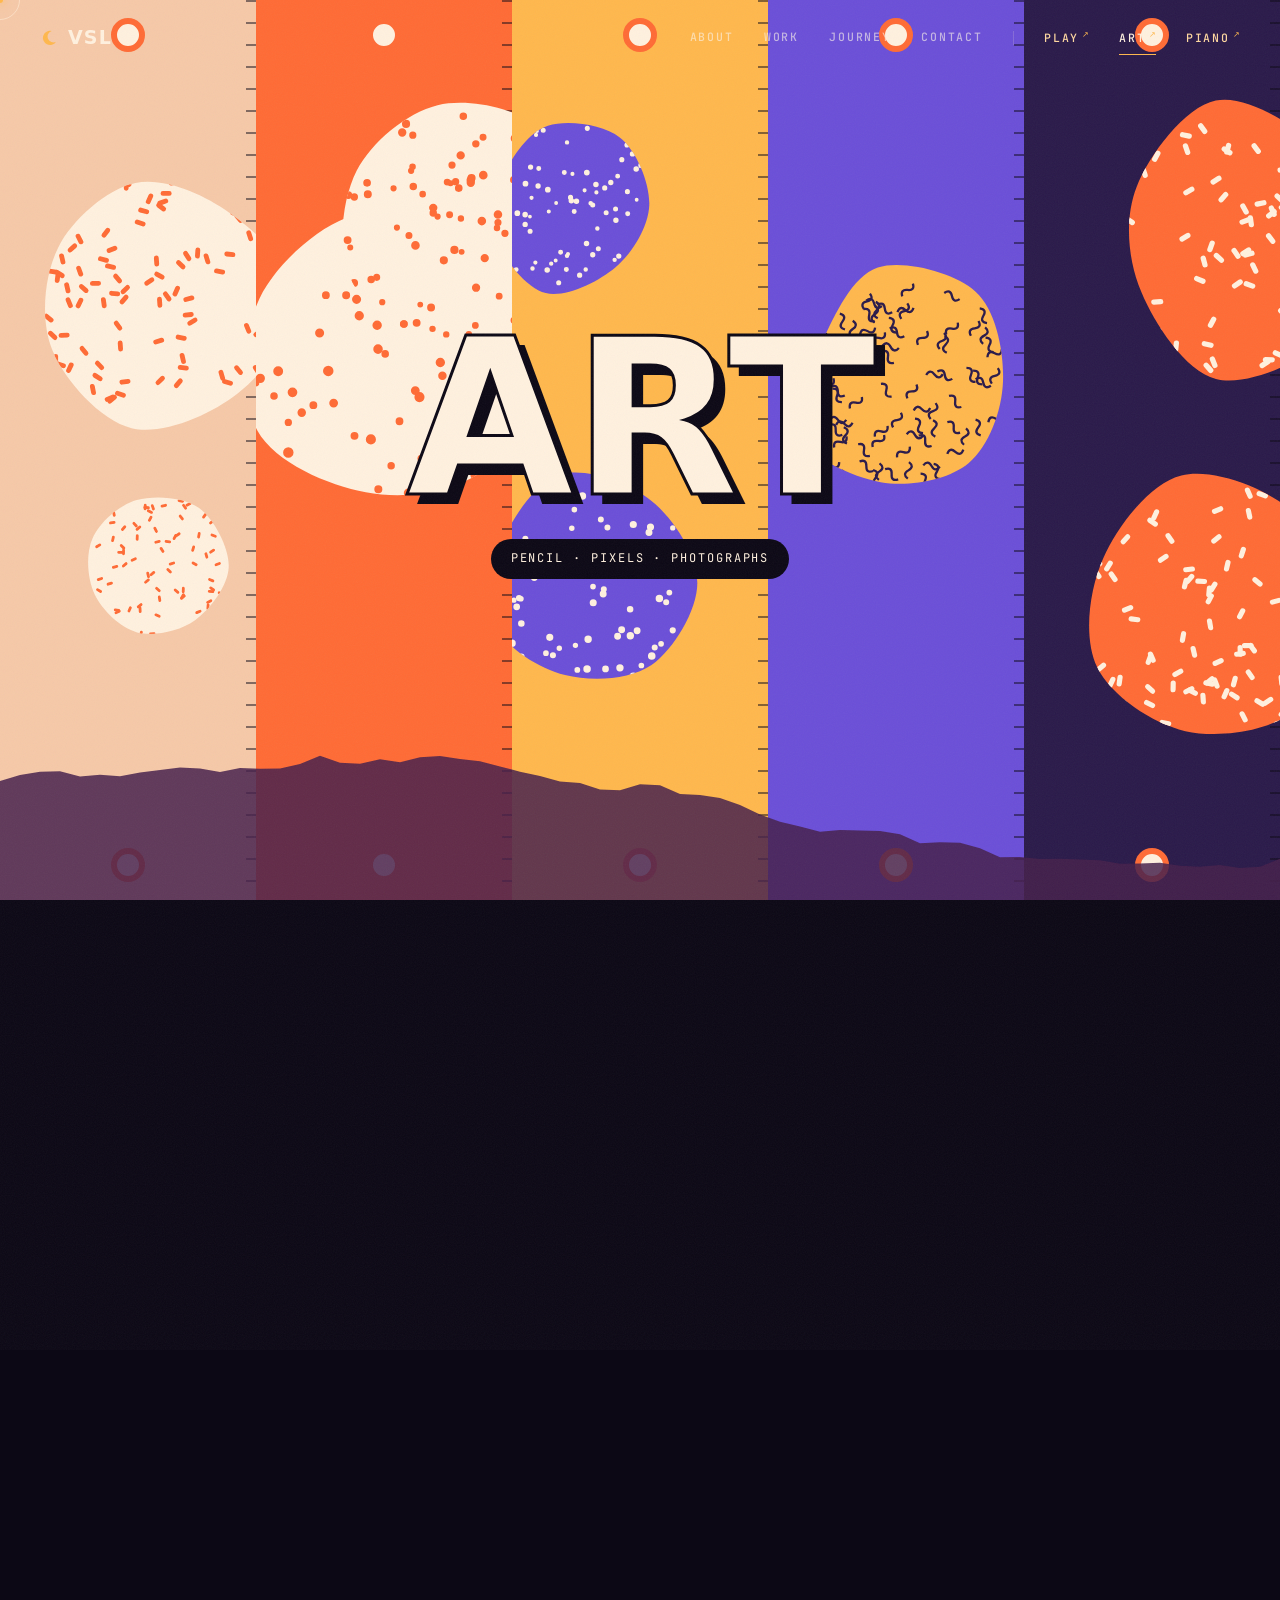
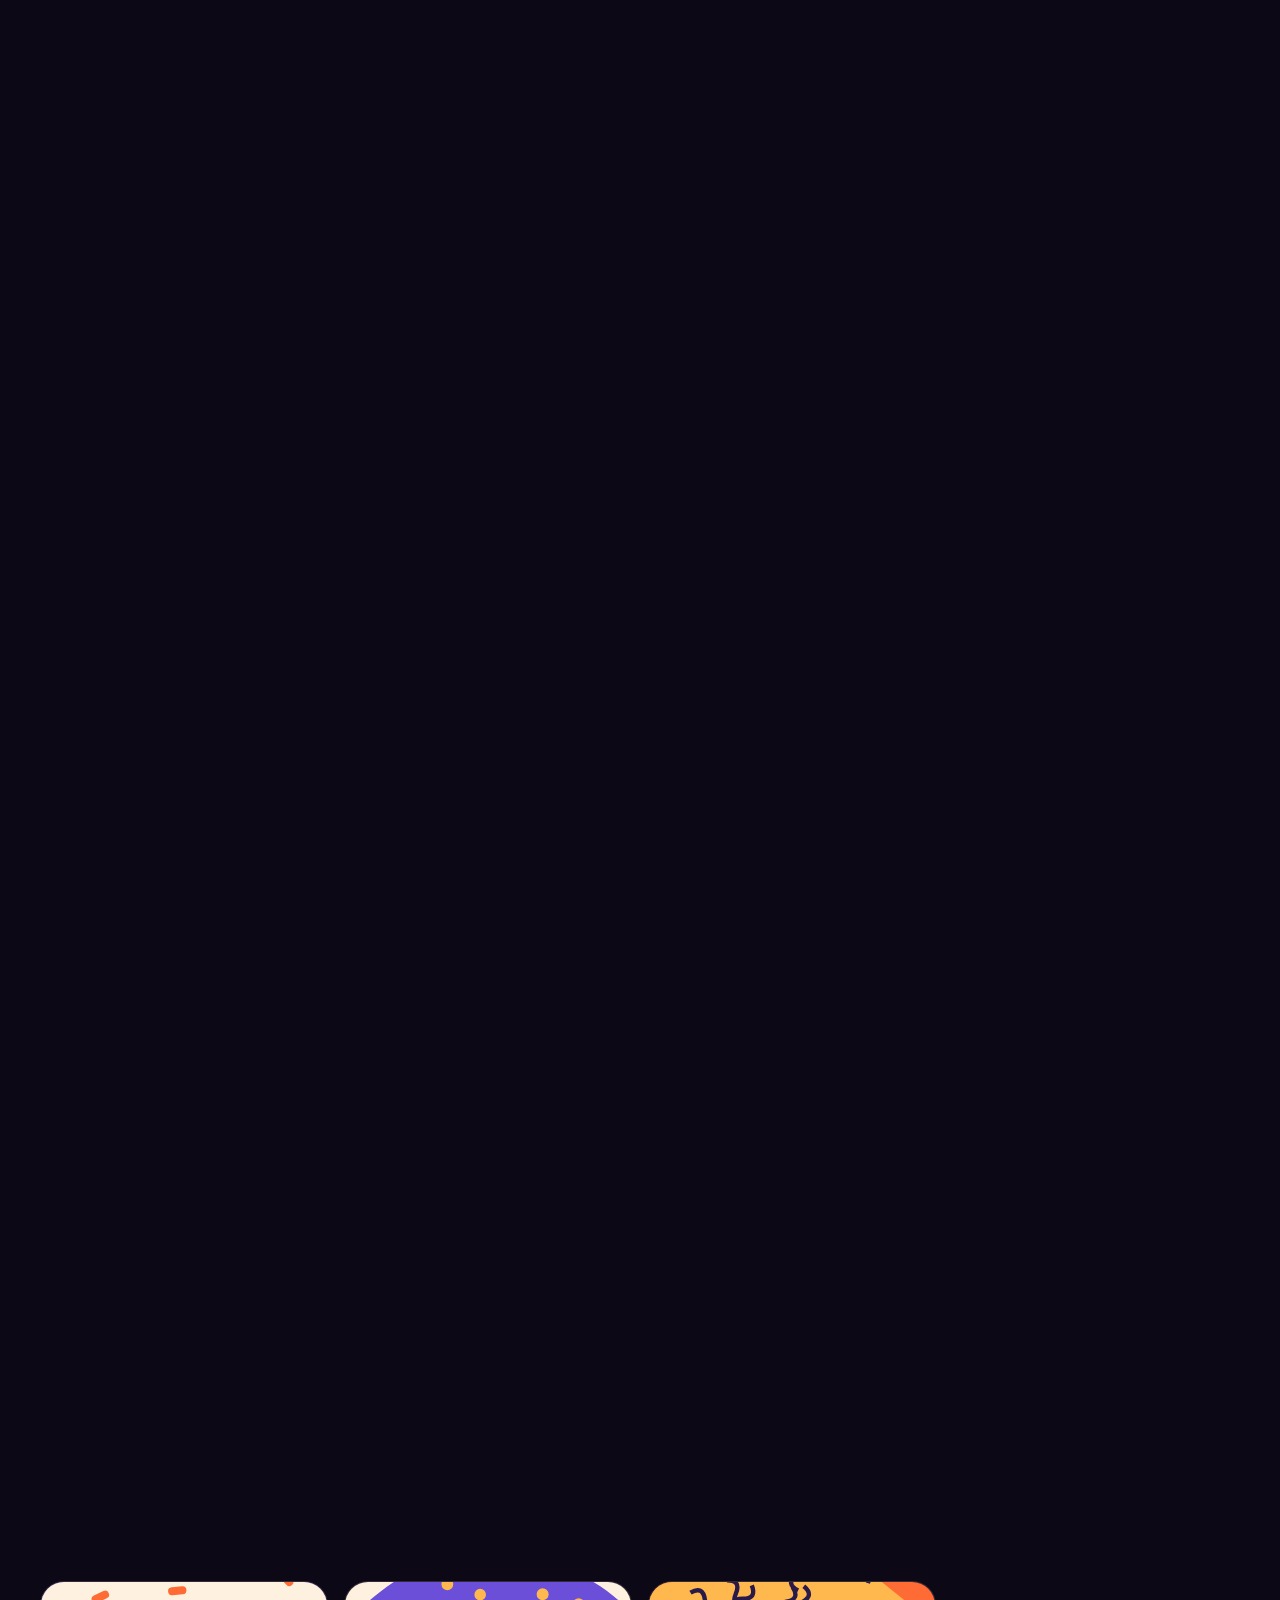
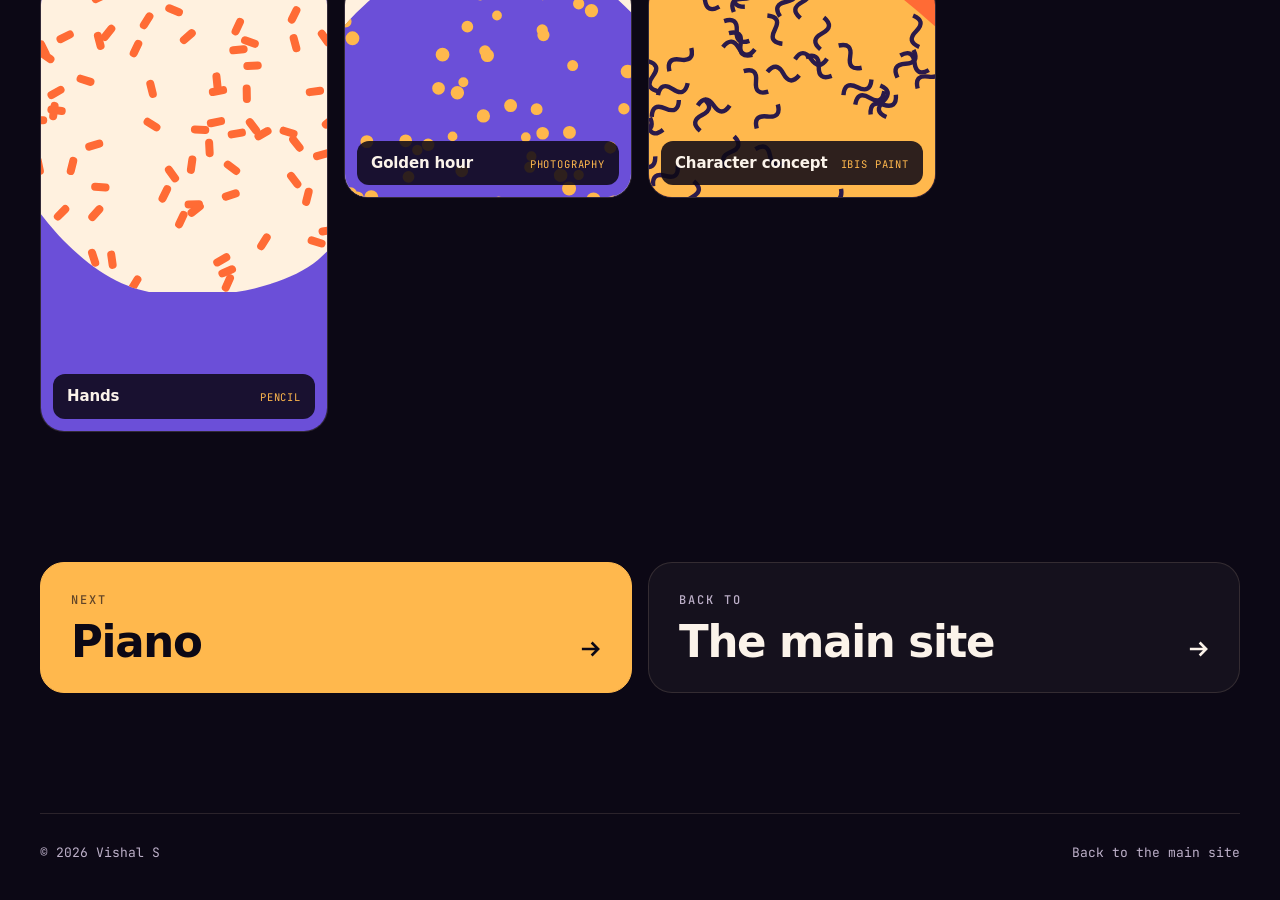
==== art.html @ 2ef000c5 "Portfolio: night-to-dawn parallax site Moonlit canyon hero, scroll-driven particle story, the three " ====
<!doctype html>
<html lang="en">
<head>
  <meta charset="utf-8" />
  <meta name="viewport" content="width=device-width, initial-scale=1" />
  <title>Art · Vishal S</title>
  <meta name="description" content="Sketches, digital art and photography by Vishal S." />
  <meta name="theme-color" content="#0c0815" />
  <link rel="preconnect" href="https://api.fontshare.com" />
  <link rel="preconnect" href="https://cdn.fontshare.com" crossorigin />
  <link href="https://api.fontshare.com/v2/css?f[]=clash-display@500,600,700&f[]=satoshi@400,500,700&display=swap" rel="stylesheet" media="print" onload="this.media='all'" />
  <noscript><link href="https://api.fontshare.com/v2/css?f[]=clash-display@500,600,700&f[]=satoshi@400,500,700&display=swap" rel="stylesheet" /></noscript>
  <link rel="stylesheet" href="css/base.css" />
  <link rel="stylesheet" href="css/sub.css" />
</head>
<body data-page="art">
  <div class="loader" id="loader" aria-hidden="true">
    <div class="loader-sky"></div>
    <img class="loader-layer ld1" src="images/scenes/night-far.svg" alt="" />
    <img class="loader-layer ld2" src="images/scenes/night-mid.svg" alt="" />
    <img class="loader-layer ld3" src="images/scenes/night-ground.svg" alt="" />
    <div class="loader-mark"><span>V</span><span>S</span><span>L</span></div>
    <div class="loader-bar"><span></span></div>
  </div>

  <a class="skip" href="#main">Skip to content</a>
  <div class="skyglow" aria-hidden="true"></div>
  <canvas id="stars" aria-hidden="true"></canvas>
  <div class="grain" aria-hidden="true"></div>
  <div class="cursor" aria-hidden="true"><span class="cursor-dot"></span><span class="cursor-ring"></span></div>
  <div class="progress" aria-hidden="true"></div>

  <header class="nav" id="nav">
    <a href="index.html" class="logo" aria-label="VSL, home"><svg class="logo-mark" viewBox="0 0 24 24" aria-hidden="true"><path fill="currentColor" d="M15.5 2.6A9.5 9.5 0 1 0 21.4 17 7.8 7.8 0 1 1 15.5 2.6Z"/></svg>VSL</a>
    <button class="nav-toggle" aria-expanded="false" aria-controls="nav-links" aria-label="Open menu"><span></span><span></span></button>
    <nav id="nav-links" class="nav-links" aria-label="Primary">
      <a href="index.html#about">About</a>
      <a href="index.html#work">Work</a>
      <a href="index.html#journey">Journey</a>
      <a href="index.html#contact">Contact</a>
      <span class="nav-sep" aria-hidden="true"></span>
      <a class="ext" href="play.html">Play<sup>↗</sup></a>
      <a class="ext" href="art.html" aria-current="page">Art<sup>↗</sup></a>
      <a class="ext" href="piano.html">Piano<sup>↗</sup></a>
    </nav>
  </header>

  <main id="main">
    <section class="panels-scene" aria-label="Art">
      <div class="panels-sticky">
        <div class="panels" id="panels" aria-hidden="true"></div>
        <div class="panels-title">
          <h1>Art</h1>
          <p>Pencil · Pixels · Photographs</p>
        </div>
        <div class="horizon" data-pal="dusk" data-mode="scene" aria-hidden="true"></div>
      </div>
    </section>

    <section class="section wrap" id="gallery">
      <div class="intro">
        <div class="intro-main">
          <h2 class="t-h2 reveal">Sketches, pixels <span class="accent">and photographs.</span></h2>
          <p class="lead reveal">Graphite portraits, Ibis Paint experiments, sprites for my Unity games and photos from wherever I happen to be.</p>
        </div>
        <dl class="facts reveal">
          <div><dt>Mediums</dt><dd>Graphite · Ibis Paint · Photography</dd></div>
          <div><dt>Also drew</dt><dd>Sprites for Hill Climb &amp; Flappy (Unity)</dd></div>
          <div><dt>Status</dt><dd>Gallery in progress</dd></div>
        </dl>
      </div>
      <div class="filters reveal" role="group" aria-label="Filter by medium" id="filters"></div>
      <div class="gallery" id="art-grid"></div>
    </section>

    <section class="wrap next" aria-label="Keep exploring">
      <a href="piano.html" class="next-tile warm magnetic"><span class="t-label">Next</span><span class="next-title">Piano</span><svg viewBox="0 0 16 16" fill="none" stroke="currentColor" stroke-width="1.6" aria-hidden="true"><path d="M3 8h10M9 4l4 4-4 4"/></svg></a><a href="index.html" class="next-tile  magnetic"><span class="t-label">Back to</span><span class="next-title">The main site</span><svg viewBox="0 0 16 16" fill="none" stroke="currentColor" stroke-width="1.6" aria-hidden="true"><path d="M3 8h10M9 4l4 4-4 4"/></svg></a>
    </section>
  </main>

  <footer class="footer">
    <p>© <span id="year"></span> <span data-site="name">Vishal S</span></p>
    <a href="index.html">Back to the main site</a>
  </footer>

  <script src="js/vendor/lenis.min.js"></script>
  <script src="js/data.js"></script>
  <script src="js/common.js"></script>
  <script src="js/sub.js"></script>
</body>
</html>
---- css/base.css ----
@font-face {
  font-family: "JetBrains Mono"; src: url("[data-uri]") format("woff2");
  font-weight: 400 500; font-style: normal; font-display: swap;
}
/* =====================================================================
   BASE — shared by every page.
   Theme: moonlit night (plum + lavender) → Firewatch dawn (amber + ember).
   Type:  Clash Display (headings) · Satoshi (text) · JetBrains Mono (labels)
   ===================================================================== */
:root {
  /* night */
  --bg: #0c0815;
  --bg-2: #150f24;
  --plum: #2a1a4a;
  --violet: #7a5cf0;
  --lilac: #c9b8ff;
  /* dawn */
  --amber: #ffb84d;
  --orange: #ff6b35;
  --ember: #e4472b;
  --sand: #ffd9a0;
  --cream: #fff1df;
  --peach: #f6c9a8;

  /* legacy names (used by Art & Piano pages) mapped onto the new palette */
  --navy: var(--plum);
  --royal: #6b4fd8;
  --mustard: var(--amber);
  --neon: var(--amber);
  --neon-2: var(--sand);
  --teal: var(--lilac);

  --text: #fbf3ea;
  --muted: #bdb0c9;
  --card: rgba(255, 236, 214, 0.04);
  --card-border: rgba(255, 220, 190, 0.13);
  --glow: 0 0 22px rgba(255, 170, 80, 0.45), 0 0 60px rgba(255, 140, 60, 0.18);

  /* type */
  --display: "Clash Display", "Satoshi", system-ui, sans-serif;
  --font: "Satoshi", system-ui, -apple-system, "Segoe UI", sans-serif;
  --mono: "JetBrains Mono", ui-monospace, Consolas, monospace;
  --t-hero: clamp(3.4rem, 10.5vw, 9.5rem);
  --t-h2: clamp(2.4rem, 5.6vw, 5.25rem);
  --t-h3: clamp(1.3rem, 1.6vw, 1.6rem);
  --t-lead: clamp(1.12rem, 1.35vw, 1.35rem);
  --t-body: clamp(1rem, 0.25vw + 0.95rem, 1.125rem);
  --t-label: 0.75rem;

  --radius: 24px;
  --ease: cubic-bezier(0.22, 1, 0.36, 1);
  --wrap: min(1200px, calc(100% - 40px));
}

*, *::before, *::after { box-sizing: border-box; margin: 0; padding: 0; }
/* clip (not hidden) so position:sticky keeps working */
html, body { overflow-x: clip; }
html { scroll-behavior: smooth; scroll-padding-top: 90px; }
/* Lenis smooth scrolling */
html.lenis, html.lenis body { height: auto; }
.lenis.lenis-smooth { scroll-behavior: auto !important; }
.lenis.lenis-stopped { overflow: hidden; }
body {
  background: var(--bg);
  color: var(--text);
  font-family: var(--font);
  font-size: var(--t-body);
  line-height: 1.65;
  -webkit-font-smoothing: antialiased;
  text-rendering: optimizeLegibility;
}
a { color: inherit; text-decoration: none; }
ul, ol { list-style: none; }
img, svg, canvas { display: block; max-width: 100%; }
button { font: inherit; color: inherit; background: none; border: 0; }
::selection { background: var(--amber); color: var(--bg); }
:focus-visible { outline: 2px solid var(--amber); outline-offset: 4px; border-radius: 6px; }

.sr-only {
  position: absolute; width: 1px; height: 1px; padding: 0; margin: -1px;
  overflow: hidden; clip: rect(0 0 0 0); white-space: nowrap; border: 0;
}
.skip {
  position: fixed; top: -60px; left: 16px; z-index: 200;
  background: var(--amber); color: var(--bg); padding: 10px 16px; border-radius: 10px; transition: top .2s;
}
.skip:focus { top: 16px; }
.wrap { width: var(--wrap); margin-inline: auto; }

/* ---------- type scale (use only these) ---------- */
.t-hero, .t-h2, .h2, .display {
  font-family: var(--display); font-weight: 600; letter-spacing: -0.03em; line-height: 0.95;
}
.t-hero { font-size: var(--t-hero); line-height: 0.88; letter-spacing: -0.04em; }
.t-h2, .h2 { font-size: var(--t-h2); margin: 18px 0 20px; }
.t-h3 { font-family: var(--display); font-weight: 600; font-size: var(--t-h3); line-height: 1.15; letter-spacing: -0.01em; }
.t-lead, .lead { font-size: var(--t-lead); line-height: 1.55; color: var(--muted); max-width: 60ch; font-weight: 500; }
.lead strong { color: var(--text); font-weight: 700; }
.t-label {
  font-family: var(--mono); font-size: var(--t-label); font-weight: 500;
  letter-spacing: 0.16em; text-transform: uppercase;
}

.neon { color: var(--amber); }
.accent, .grad { color: var(--amber); }

/* ---------- background layers ---------- */
body::before {
  content: ""; position: fixed; inset: 0; z-index: -3;
  background:
    radial-gradient(70vw 50vw at 50% -15%, rgba(122, 92, 240, 0.20), transparent 62%),
    radial-gradient(45vw 45vw at 110% 85%, rgba(255, 107, 53, 0.08), transparent 60%),
    var(--bg);
}
#stars { position: fixed; inset: 0; z-index: -2; width: 100%; height: 100%; transition: opacity 1s ease; }

.skyglow {
  position: fixed; inset: 0; z-index: -3; pointer-events: none; opacity: 0; will-change: opacity;
  background:
    radial-gradient(120% 70% at 50% 115%, rgba(228, 71, 43, .42), rgba(140, 45, 95, .22) 45%, transparent 72%),
    radial-gradient(60% 40% at 85% 100%, rgba(255, 184, 77, .18), transparent 70%);
}
.grain {
  position: fixed; inset: -50%; z-index: 150; pointer-events: none; opacity: 0.05;
  background-image: url("data:image/svg+xml,%3Csvg xmlns='http://www.w3.org/2000/svg' width='160' height='160'%3E%3Cfilter id='n'%3E%3CfeTurbulence type='fractalNoise' baseFrequency='0.9' numOctaves='3' stitchTiles='stitch'/%3E%3C/filter%3E%3Crect width='100%25' height='100%25' filter='url(%23n)'/%3E%3C/svg%3E");
}
@keyframes grain {
  0% { transform: translate(0, 0); } 20% { transform: translate(-3%, 2%); }
  40% { transform: translate(2%, -3%); } 60% { transform: translate(-2%, 3%); }
  80% { transform: translate(3%, -2%); } 100% { transform: translate(0, 0); }
}
.progress {
  position: fixed; top: 0; left: 0; height: 3px; width: 100%; z-index: 140;
  background: linear-gradient(90deg, var(--violet), var(--amber), var(--orange));
  transform-origin: 0 50%; transform: scaleX(0);
}

/* ---------- parallax blobs (Art & Piano pages only) ---------- */
.blob-layer { position: absolute; inset: 0; pointer-events: none; z-index: 0; overflow: clip; }
.blob { position: absolute; will-change: transform; }
.blob svg { width: 100%; height: 100%; overflow: visible; }

/* ---------- loading screen ---------- */
.loader { position: fixed; inset: 0; z-index: 300; overflow: hidden; background: var(--bg); animation: loaderFailsafe .01s 6s forwards; }
@keyframes loaderFailsafe { to { opacity: 0; visibility: hidden; } }
.loader-sky { position: absolute; inset: 0; background: radial-gradient(60% 50% at 50% 30%, rgba(150, 120, 255, .3), transparent 70%), linear-gradient(#0c0815, #1a1036 45%, #3a2370 85%, #4b2f85); }
.loader-layer { position: absolute; inset: 0; width: 100%; height: 100%; object-fit: cover; object-position: 50% 100%; transform: translateY(70%); animation: ldIn 1.6s var(--ease) forwards; }
.ld1 { animation-delay: .05s; } .ld2 { animation-delay: .22s; } .ld3 { animation-delay: .4s; }
@keyframes ldIn { to { transform: translateY(0); } }
.loader-mark {
  position: absolute; left: 50%; top: 36%; transform: translate(-50%, -50%); display: flex; overflow: hidden; padding: 0 .06em .08em;
  font-family: var(--display); font-weight: 700; font-size: clamp(4.5rem, 17vw, 13rem); line-height: 1; letter-spacing: -0.045em; color: var(--cream);
  text-shadow: 0 10px 60px rgba(150, 120, 255, .45);
}
.loader-mark span { display: inline-block; transform: translateY(105%); animation: ldMark 1s var(--ease) forwards; }
.loader-mark span:nth-child(2) { animation-delay: .09s; } .loader-mark span:nth-child(3) { animation-delay: .18s; color: var(--amber); }
@keyframes ldMark { to { transform: none; } }
.loader-bar { position: absolute; left: 50%; top: calc(36% + clamp(3.4rem, 11vw, 8rem)); width: 150px; height: 2px; margin-left: -75px; background: rgba(255, 236, 214, .15); overflow: hidden; }
.loader-bar span { display: block; height: 100%; background: var(--amber); transform-origin: 0 50%; animation: ldBar 1.9s var(--ease) forwards; }
@keyframes ldBar { from { transform: scaleX(0); } to { transform: scaleX(1); } }
.loader.quick .loader-layer, .loader.quick .loader-mark span { animation-duration: .55s; animation-delay: 0s; }
.loader.quick .loader-bar span { animation-duration: .7s; }
/* exit: ridges sink at different speeds (parallax), wordmark lifts, curtain fades */
.loaded .loader { opacity: 0; visibility: hidden; transition: opacity .9s var(--ease) .35s, visibility 0s 1.3s; }
.loaded .loader-layer { animation: none; transition: transform 1.2s cubic-bezier(.7, 0, .2, 1); }
.loaded .ld1 { transform: translateY(18%); } .loaded .ld2 { transform: translateY(38%); } .loaded .ld3 { transform: translateY(70%); }
.loaded .loader-mark span { animation: none; transform: translateY(-110%); transition: transform .8s cubic-bezier(.7, 0, .2, 1); }
.loaded .loader-bar { opacity: 0; transition: opacity .3s; }

/* ---------- horizons: layered ridges at the bottom of sections ---------- */
.horizon { position: absolute; left: 0; right: 0; bottom: -1px; height: clamp(150px, 22vw, 300px); pointer-events: none; z-index: 0; overflow: hidden; }
.horizon .hz { position: absolute; inset: 0; width: 100%; max-width: none; height: 100%; will-change: transform; }
.horizon .hz1 { opacity: .85; }

/* ---------- mini landscapes inside cards ---------- */
.mini { position: relative; overflow: hidden; background: linear-gradient(var(--sky1), var(--sky2)); }
.mini-orb {
  position: absolute; left: 64%; top: var(--orb-y); width: 44px; height: 44px; border-radius: 50%; background: var(--orb);
  box-shadow: 0 0 34px 10px var(--glow);
  transform: translate(calc(var(--tx, 0) * -4px), calc((var(--q, .5) - .5) * 30px));
}
.mini-l { position: absolute; left: -6%; bottom: -6%; width: 112%; max-width: none; height: 110%; will-change: transform; }
.ml1 { transform: translate3d(calc(var(--tx, 0) * -8px), calc((var(--q, .5) - .5) * 14px), 0); }
.ml2 { transform: translate3d(calc(var(--tx, 0) * -16px), calc((var(--q, .5) - .5) * 26px), 0); }
.ml3 { transform: translate3d(calc(var(--tx, 0) * -28px), calc((var(--q, .5) - .5) * 44px), 0); }
.mini-emblem, .pac-emblem {
  position: absolute; left: 50%; top: 44%;
  transform: translate(calc(-50% + var(--tx, 0) * -22px), calc(-50% + (var(--q, .5) - .5) * 36px));
}
.mini-emblem { font-family: var(--display); font-weight: 700; font-size: clamp(2.4rem, 4vw, 3.4rem); line-height: 1; letter-spacing: -0.03em; color: var(--cream); text-shadow: 0 8px 30px rgba(12, 8, 21, .45); white-space: nowrap; }
.pac-emblem { display: flex; align-items: center; gap: 12px; }
.pac-emblem i { width: 48px; height: 48px; border-radius: 50%; background: conic-gradient(#fdf900 0 60deg, transparent 60deg 120deg, #fdf900 120deg); filter: drop-shadow(0 6px 18px rgba(12, 8, 21, .5)); animation: chomp .35s steps(2) infinite alternate; }
.pac-emblem b { width: 9px; height: 9px; border-radius: 50%; background: #ffd9a0; }
@keyframes chomp { to { background: conic-gradient(#fdf900 0 80deg, transparent 80deg 100deg, #fdf900 100deg); } }

/* ---------- custom cursor ---------- */
.cursor { display: none; }
@media (hover: hover) and (pointer: fine) {
  .has-cursor, .has-cursor a, .has-cursor button { cursor: none; }
  .cursor { display: block; position: fixed; inset: 0; pointer-events: none; z-index: 190; }
  .cursor-dot, .cursor-ring { position: fixed; top: 0; left: 0; border-radius: 50%; will-change: transform; }
  .cursor-dot { width: 6px; height: 6px; margin: -3px 0 0 -3px; background: var(--amber); box-shadow: 0 0 10px var(--amber); }
  .cursor-ring {
    width: 40px; height: 40px; margin: -20px 0 0 -20px; border: 1.5px solid rgba(255, 236, 214, .6);
    transition: width .3s var(--ease), height .3s var(--ease), margin .3s var(--ease), background .3s, border-color .3s;
  }
  .cursor.hover .cursor-ring {
    width: 72px; height: 72px; margin: -36px 0 0 -36px;
    background: rgba(255, 184, 77, .12); border-color: var(--amber);
  }
  .cursor.hidden { opacity: 0; }
}

/* ---------- nav: a quiet, full-width bar that hides while you scroll down ---------- */
.nav {
  position: fixed; top: 0; left: 0; right: 0; z-index: 120;
  display: flex; align-items: center; justify-content: space-between; gap: 24px;
  padding: 22px max(20px, calc((100% - 1200px) / 2));
  transition: transform .5s var(--ease), background .4s, padding .4s var(--ease), border-color .4s;
  border-bottom: 1px solid transparent;
}
.nav.scrolled {
  padding-top: 14px; padding-bottom: 14px;
  background: rgba(12, 8, 21, .72); border-bottom-color: rgba(255, 236, 214, .07);
  backdrop-filter: blur(14px) saturate(140%); -webkit-backdrop-filter: blur(14px) saturate(140%);
}
.nav.nav-hidden:not(.open) { transform: translateY(-100%); }
.logo { position: relative; z-index: 2; display: inline-flex; align-items: center; gap: 10px; font-family: var(--display); font-weight: 600; font-size: 19px; letter-spacing: .06em; color: var(--cream); }
.logo-mark { width: 18px; height: 18px; color: var(--amber); }
.logo-ring { display: none; }
.nav-links { display: flex; align-items: center; gap: 30px; }
.nav-links a {
  position: relative; padding: 4px 0;
  font-family: var(--mono); font-size: 11.5px; font-weight: 500; letter-spacing: .16em; text-transform: uppercase;
  color: rgba(251, 243, 234, .62); transition: color .3s;
}
.nav-links a::after {
  content: ""; position: absolute; left: 0; right: 0; bottom: -3px; height: 1px; background: var(--amber);
  transform: scaleX(0); transform-origin: right; transition: transform .45s var(--ease);
}
.nav-links a:hover, .nav-links a.active, .nav-links a[aria-current="page"] { color: var(--cream); }
.nav-links a:hover::after, .nav-links a.active::after, .nav-links a[aria-current="page"]::after { transform: scaleX(1); transform-origin: left; }
.nav-sep { width: 1px; height: 14px; background: rgba(255, 236, 214, .18); }
.nav-links .ext { color: var(--sand); }
.nav-links .ext sup { font-size: 8px; margin-left: 3px; color: var(--amber); letter-spacing: 0; }
.nav-toggle { display: none; }

/* ---------- section scaffolding ---------- */
.section { position: relative; padding: 140px 0 70px; }
.kicker {
  display: inline-flex; align-items: center; gap: 12px; align-self: flex-start;
  font-family: var(--mono); font-size: var(--t-label); font-weight: 500; letter-spacing: .16em; text-transform: uppercase;
  color: var(--muted);
}
.kicker .kicker-n { color: var(--amber); display: inline-flex; align-items: center; gap: 12px; }
.kicker .kicker-n::after { content: ""; width: 28px; height: 1px; background: var(--muted); opacity: .6; }
.kicker .dot { display: none; }
.section-head { display: flex; flex-direction: column; max-width: 760px; margin-bottom: 56px; }
.section-head .t-h2 { margin: 18px 0 18px; }

/* ---------- buttons & chips ---------- */
.btn {
  position: relative; display: inline-flex; align-items: center; gap: 10px;
  padding: 15px 26px; border-radius: 999px; font-weight: 700; font-size: 16px; letter-spacing: 0.01em;
  transition: transform .3s var(--ease), box-shadow .3s, background .3s, color .3s, border-color .3s;
  will-change: transform; isolation: isolate; overflow: hidden;
}
.btn-neon { background: var(--amber); color: var(--bg); box-shadow: 0 10px 30px -10px rgba(255, 160, 60, .7); }
.btn-neon:hover { background: var(--cream); }
.btn-ghost { border: 1px solid rgba(255, 236, 214, .28); background: rgba(12, 8, 21, .45); backdrop-filter: blur(8px); }
.btn-ghost:hover { border-color: var(--amber); background: rgba(255, 184, 77, .1); }
.btn-warm { background: var(--amber); color: var(--bg); }
.btn-warm:hover { background: var(--orange); color: #fff; }
.chips { display: flex; flex-wrap: wrap; gap: 8px; }
.chips li {
  font-family: var(--mono); font-size: 12px; padding: 5px 11px; border-radius: 999px;
  border: 1px solid var(--card-border); color: var(--muted); background: rgba(255, 255, 255, .02);
}

/* ---------- reveal ---------- */
.reveal { opacity: 0; transform: translateY(46px); filter: blur(8px); transition: opacity 1s var(--ease), transform 1s var(--ease), filter 1s var(--ease); }
.reveal.in { opacity: 1; transform: none; filter: none; }

/* ---------- footer ---------- */
.footer {
  width: var(--wrap); margin: 0 auto; padding: 28px 0 36px;
  display: flex; justify-content: space-between; gap: 16px; flex-wrap: wrap;
  border-top: 1px solid var(--card-border); color: var(--muted); font-size: 13px; font-family: var(--mono);
}
.footer a:hover { color: var(--amber); }

/* ---------- mobile nav: full-screen menu ---------- */
@media (max-width: 900px) {
  .nav, .nav.scrolled { padding: 14px 20px; }
  /* a blur on the bar would trap the full-screen menu inside it, so phones get a solid bar */
  .nav.scrolled { background: rgba(12, 8, 21, .94); backdrop-filter: none; -webkit-backdrop-filter: none; }
  .nav.open { background: transparent; border-bottom-color: transparent; transform: none; backdrop-filter: none; -webkit-backdrop-filter: none; }
  .nav-links { height: 100dvh; }
  .nav-toggle { display: grid; place-content: center; gap: 7px; width: 40px; height: 40px; position: relative; z-index: 2; }
  .nav-toggle span { display: block; width: 22px; height: 1.5px; background: var(--cream); transition: transform .35s var(--ease); }
  .nav.open .nav-toggle span:first-child { transform: translateY(4.25px) rotate(45deg); }
  .nav.open .nav-toggle span:last-child { transform: translateY(-4.25px) rotate(-45deg); }
  .nav-links {
    position: fixed; inset: 0; flex-direction: column; align-items: flex-start; justify-content: center; gap: 18px;
    padding: 90px 28px 40px; background: #0c0815;
    opacity: 0; visibility: hidden; transition: opacity .35s, visibility .35s;
  }
  .nav.open .nav-links { opacity: 1; visibility: visible; }
  .nav-links a { font-family: var(--display); font-size: 2.1rem; font-weight: 600; letter-spacing: -0.02em; text-transform: none; color: var(--cream); }
  .nav-links a::after { display: none; }
  .nav-links .ext sup { font-size: 12px; }
  .nav-sep { width: 40px; height: 1px; margin: 6px 0; }
  .section { padding-top: 100px; }
  .footer { justify-content: center; text-align: center; }
}

@media (prefers-reduced-motion: reduce) {
  html { scroll-behavior: auto; }
  *, *::before, *::after { animation: none !important; transition-duration: .01ms !important; }
  .reveal { opacity: 1; transform: none; filter: none; }
}
---- css/sub.css ----
/* =====================================================================
   SUB PAGES — Art & Piano. Leans into the flat-illustration side.
   ===================================================================== */
@property --in { syntax: "<number>"; inherits: true; initial-value: 1; }

/* ---------- layered panel hero: slides in on load, apart on scroll ---------- */
.panels-scene { position: relative; height: 240svh; }
.panels-sticky {
  --p: 0; --in: 1;
  position: sticky; top: 0; height: 100svh; overflow: hidden; display: grid; place-items: center;
  transition: --in 2s cubic-bezier(.16, 1, .3, 1);
}
.loaded .panels-sticky { --in: 0; }
.panels { position: absolute; inset: 0; display: flex; }
.panel {
  position: relative; flex: 1; height: 100%; overflow: hidden;
  transform: translate3d(0, calc((var(--p) * 40% + var(--in) * 100%) * var(--dir, 1)), 0);
  will-change: transform;
}
.panel::before { /* ruler ticks along each panel edge */
  content: ""; position: absolute; right: 0; top: 0; bottom: 0; width: 10px;
  background: repeating-linear-gradient(to bottom, rgba(12, 8, 21, .5) 0 2px, transparent 2px 22px);
}
.panel .roller { position: absolute; left: 50%; width: 34px; height: 34px; margin-left: -17px; border-radius: 50%; background: var(--cream); border: 6px solid var(--orange); }
.panel .roller.t { top: 18px; } .panel .roller.b { bottom: 18px; }
.panel .blob { position: absolute; }
.panel-1 { background: var(--peach); }
.panel-2 { background: var(--orange); }
.panel-3 { background: var(--mustard); }
.panel-4 { background: var(--royal); }
.panel-5 { background: var(--navy); }
.panels-sticky .horizon { z-index: 2; height: clamp(120px, 18vw, 240px); }

.panels-title {
  position: relative; z-index: 3; text-align: center; color: var(--cream);
  transform: scale(calc(1 + var(--p) * 0.2)) translateY(calc(var(--in) * 40px));
  opacity: calc((1 - var(--p) * 1.4) * (1 - var(--in)));
}
.panels-title h1 {
  font-family: var(--display); font-weight: 700; text-transform: uppercase; letter-spacing: -0.01em;
  font-size: clamp(5rem, 17vw, 15rem); line-height: .9;
  color: var(--cream); -webkit-text-stroke: 3px var(--bg);
  text-shadow: 10px 10px 0 var(--bg);
}
.panels-title p {
  display: inline-block; margin-top: 22px; padding: 10px 20px; border-radius: 999px;
  background: var(--bg); font-family: var(--mono); font-size: 12px; letter-spacing: .16em; text-transform: uppercase;
}

/* ---------- page intro ---------- */
.intro { display: grid; grid-template-columns: minmax(0, 1.35fr) minmax(0, 1fr); gap: clamp(32px, 6vw, 80px); align-items: end; }
.intro-main { display: flex; flex-direction: column; }
.intro .t-h2 { margin: 18px 0 18px; }
.facts { border-top: 1px solid var(--card-border); }
.facts > div { display: grid; grid-template-columns: 110px 1fr; gap: 16px; padding: 14px 0; border-bottom: 1px solid var(--card-border); }
.facts dt { font-family: var(--mono); font-size: 11px; letter-spacing: .14em; text-transform: uppercase; color: var(--muted); padding-top: 3px; }
.facts dd { font-size: 15.5px; color: var(--text); }
kbd {
  display: inline-block; min-width: 22px; padding: 1px 6px; border-radius: 6px; text-align: center;
  font-family: var(--mono); font-size: 12px; color: var(--cream); background: rgba(255, 236, 214, .08); border: 1px solid var(--card-border);
}

/* ---------- art gallery ---------- */
.filters { display: flex; flex-wrap: wrap; gap: 8px; margin: 56px 0 24px; }
.filters button {
  padding: 8px 16px; border-radius: 999px; border: 1px solid var(--card-border); color: var(--muted);
  font-family: var(--mono); font-size: 12px; letter-spacing: .06em; transition: color .25s, border-color .25s, background .25s;
}
.filters button:hover { color: var(--text); border-color: rgba(255, 236, 214, .35); }
.filters button[aria-pressed="true"] { background: var(--cream); border-color: var(--cream); color: var(--bg); }
.gallery { display: grid; grid-template-columns: repeat(4, 1fr); grid-auto-rows: clamp(170px, 17vw, 230px); grid-auto-flow: dense; gap: 16px; }
.tile { position: relative; border-radius: var(--radius); }
.tile.tall { grid-row: span 2; }
.tile.wide { grid-column: span 2; }
.tile.hide { display: none; }
.tile .tilt-inner { position: relative; height: 100%; border-radius: inherit; overflow: hidden; background: var(--bg-2); border: 1px solid var(--card-border); }
.tile img { width: 100%; height: 100%; object-fit: cover; transition: transform .8s var(--ease); }
.tile .art { position: absolute; inset: -20%; transition: transform 1s var(--ease); }
.tile:hover .art, .tile:hover img { transform: scale(1.06) rotate(3deg); }
.tile figcaption {
  position: absolute; left: 12px; right: 12px; bottom: 12px; padding: 10px 14px; border-radius: 12px;
  background: rgba(12, 8, 21, .86);
  display: flex; justify-content: space-between; gap: 10px; align-items: baseline;
}
.tile figcaption strong { font-family: var(--display); font-weight: 600; font-size: 15px; letter-spacing: -0.01em; }
.tile figcaption span { font-family: var(--mono); font-size: 10.5px; letter-spacing: .08em; text-transform: uppercase; color: var(--amber); white-space: nowrap; }

/* ---------- piano ---------- */
.keys-wrap {
  position: relative; margin-top: 56px; padding: 22px 22px 22px; border-radius: 26px;
  background: linear-gradient(180deg, #22153c, var(--bg-2));
  border: 1px solid var(--card-border); box-shadow: 0 40px 80px -30px rgba(0, 0, 0, .8);
}
.keys-top { display: flex; justify-content: space-between; align-items: center; gap: 16px; margin-bottom: 18px; flex-wrap: wrap; }
.keys-top .brand { font-family: var(--display); font-weight: 600; font-size: 15px; letter-spacing: .02em; color: var(--amber); }
.keys-top .hint { display: inline-flex; align-items: center; gap: 10px; font-family: var(--mono); font-size: 11px; letter-spacing: .12em; text-transform: uppercase; color: var(--muted); }
.keys-top select { background: var(--bg); color: var(--text); border: 1px solid var(--card-border); border-radius: 10px; padding: 7px 10px; font-family: var(--mono); font-size: 12px; text-transform: none; letter-spacing: 0; }
.keys-scroll { overflow-x: auto; padding-bottom: 6px; }
.keys { position: relative; display: flex; height: clamp(170px, 20vw, 230px); min-width: 640px; user-select: none; touch-action: none; }
.key {
  position: relative; flex: 1; margin: 0 2px; border-radius: 0 0 12px 12px;
  background: linear-gradient(180deg, #fff 0%, var(--cream) 100%);
  box-shadow: inset 0 -10px 0 rgba(0, 0, 0, .12), 0 4px 0 rgba(0, 0, 0, .3);
  transition: transform .06s, background .1s, box-shadow .1s;
  display: flex; align-items: flex-end; justify-content: center; padding-bottom: 14px;
  font-family: var(--mono); font-size: 11px; color: rgba(12, 8, 21, .45);
}
.key.black {
  position: absolute; top: 0; width: calc(100% / var(--whites) * 0.6); height: 60%; margin: 0; z-index: 2;
  background: linear-gradient(180deg, #2a1a3e, #0e0815); color: rgba(255, 255, 255, .45);
  box-shadow: inset 0 -8px 0 rgba(255, 255, 255, .08), 0 4px 0 rgba(0, 0, 0, .5);
  border-radius: 0 0 8px 8px; padding-bottom: 10px;
}
.key.on { transform: translateY(3px); background: linear-gradient(180deg, var(--amber), var(--orange)); box-shadow: inset 0 -4px 0 rgba(0, 0, 0, .15), 0 0 30px rgba(255, 184, 77, .6); color: var(--bg); }
.key.black.on { background: linear-gradient(180deg, var(--lilac), var(--violet)); box-shadow: 0 0 30px rgba(122, 92, 240, .6); color: var(--bg); }
#note-fx { position: absolute; left: 0; right: 0; bottom: 100%; height: 260px; pointer-events: none; }

/* repertoire as a tracklist */
.tracks { margin-top: 40px; border-top: 1px solid var(--card-border); max-width: 900px; }
.track { display: grid; grid-template-columns: 48px 1fr auto; gap: 20px; align-items: center; padding: 20px 4px; border-bottom: 1px solid var(--card-border); transition: background .3s, padding .3s var(--ease); }
.track:hover { background: rgba(255, 236, 214, .03); padding-left: 12px; }
.track .n { font-family: var(--mono); font-size: 12px; color: var(--amber); }
.track h3 { font-family: var(--display); font-weight: 600; font-size: clamp(1.15rem, 1.6vw, 1.4rem); letter-spacing: -0.01em; line-height: 1.2; }
.track .composer { color: var(--muted); font-size: 15px; }
.track .status { font-family: var(--mono); font-size: 11px; letter-spacing: .12em; text-transform: uppercase; color: var(--muted); white-space: nowrap; }
.track iframe { grid-column: 2 / -1; width: 100%; aspect-ratio: 16 / 9; border: 0; border-radius: 14px; }

/* ---------- next-page tiles ---------- */
.next { display: grid; grid-template-columns: 1fr 1fr; gap: 16px; padding: 60px 0 120px; }
.next-tile {
  position: relative; display: flex; flex-direction: column; gap: 10px; padding: 28px 30px; border-radius: var(--radius);
  border: 1px solid var(--card-border); background: var(--card); transition: border-color .3s, background .3s;
}
.next-tile .t-label { color: var(--muted); }
.next-title { font-family: var(--display); font-weight: 600; font-size: clamp(1.8rem, 3.4vw, 3rem); letter-spacing: -0.03em; line-height: 1; }
.next-tile svg { position: absolute; right: 28px; bottom: 30px; width: 26px; height: 26px; transition: transform .35s var(--ease); }
.next-tile:hover { border-color: rgba(255, 236, 214, .35); }
.next-tile:hover svg { transform: translateX(6px); }
.next-tile.warm { background: var(--amber); border-color: var(--amber); color: var(--bg); }
.next-tile.warm .t-label { color: rgba(12, 8, 21, .65); }

@media (max-width: 900px) {
  .intro { grid-template-columns: 1fr; }
  .gallery { grid-template-columns: repeat(2, 1fr); }
  .panel:nth-child(5) { display: none; }
}
@media (max-width: 560px) {
  .gallery { gap: 10px; grid-auto-rows: 150px; }
  .tile figcaption { flex-direction: column; gap: 2px; padding: 8px 10px; }
  .panel:nth-child(4) { display: none; }
  .next { grid-template-columns: 1fr; }
  .track { grid-template-columns: 32px 1fr; }
  .track .status { grid-column: 2; }
  .facts > div { grid-template-columns: 90px 1fr; }
}
@media (prefers-reduced-motion: reduce) {
  .panels-scene { height: auto; }
  .panels-sticky { position: relative; --in: 0; }
}
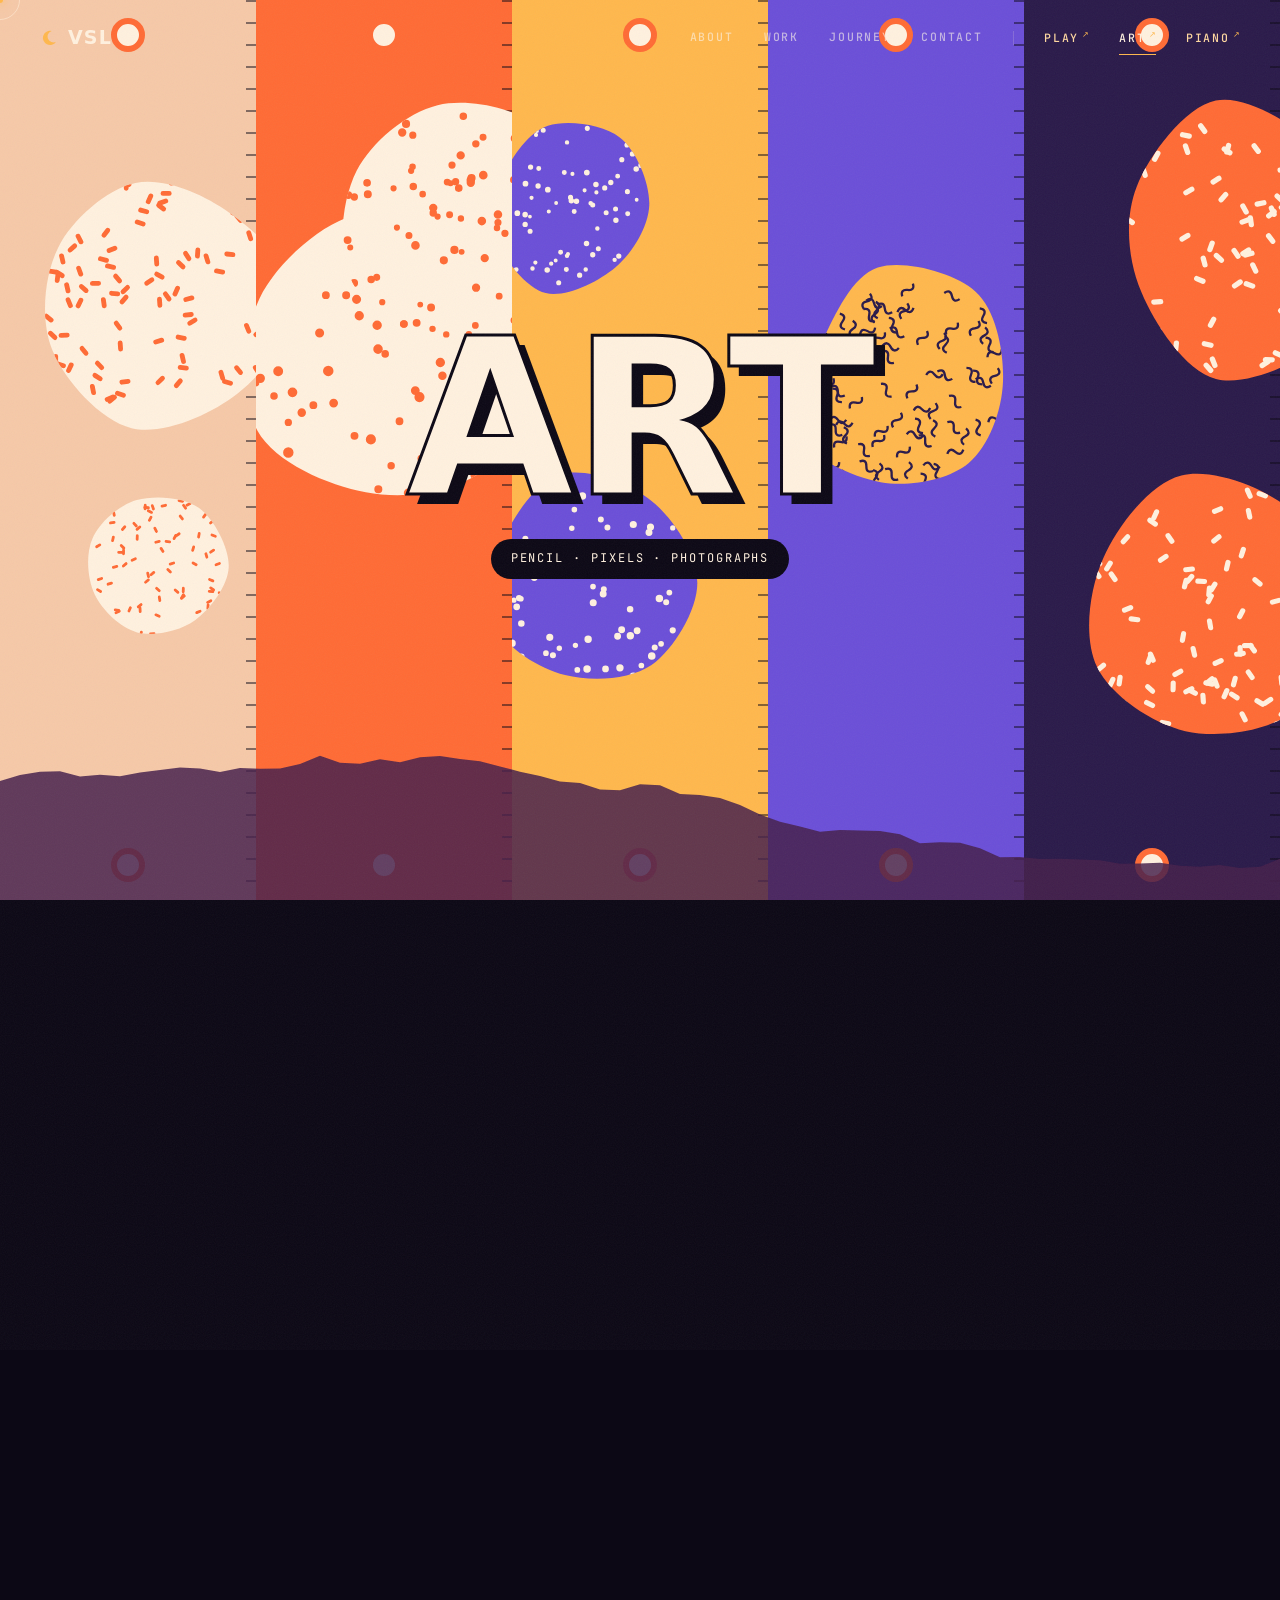
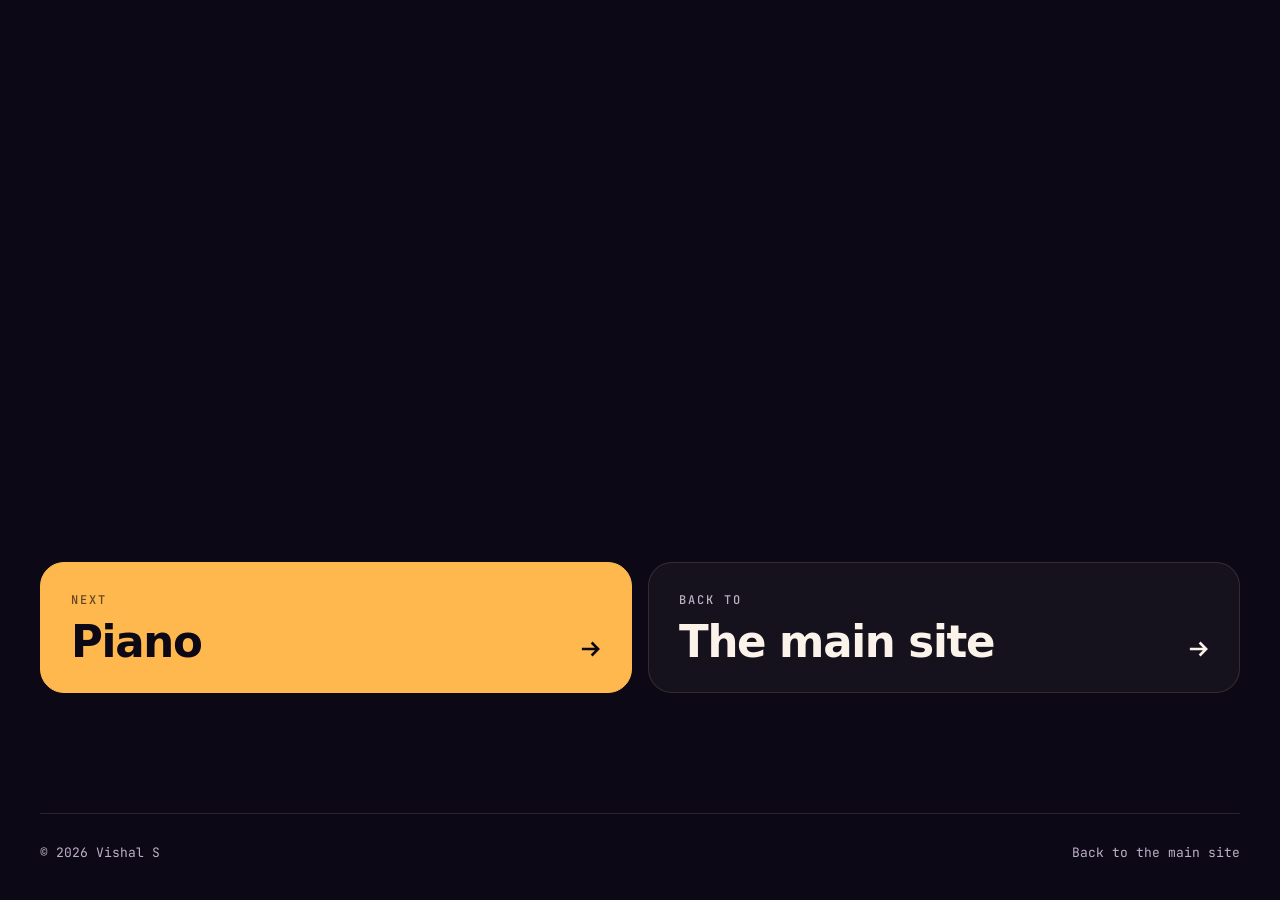
==== commit dda2d4d1: "Add favicon" ====
--- a/art.html
+++ b/art.html
@@ -6,6 +6,7 @@
   <title>Art · Vishal S</title>
   <meta name="description" content="Sketches, digital art and photography by Vishal S." />
   <meta name="theme-color" content="#0c0815" />
+  <link rel="icon" href="images/favicon.svg" type="image/svg+xml" />
   <link rel="preconnect" href="https://api.fontshare.com" />
   <link rel="preconnect" href="https://cdn.fontshare.com" crossorigin />
   <link href="https://api.fontshare.com/v2/css?f[]=clash-display@500,600,700&f[]=satoshi@400,500,700&display=swap" rel="stylesheet" media="print" onload="this.media='all'" />
